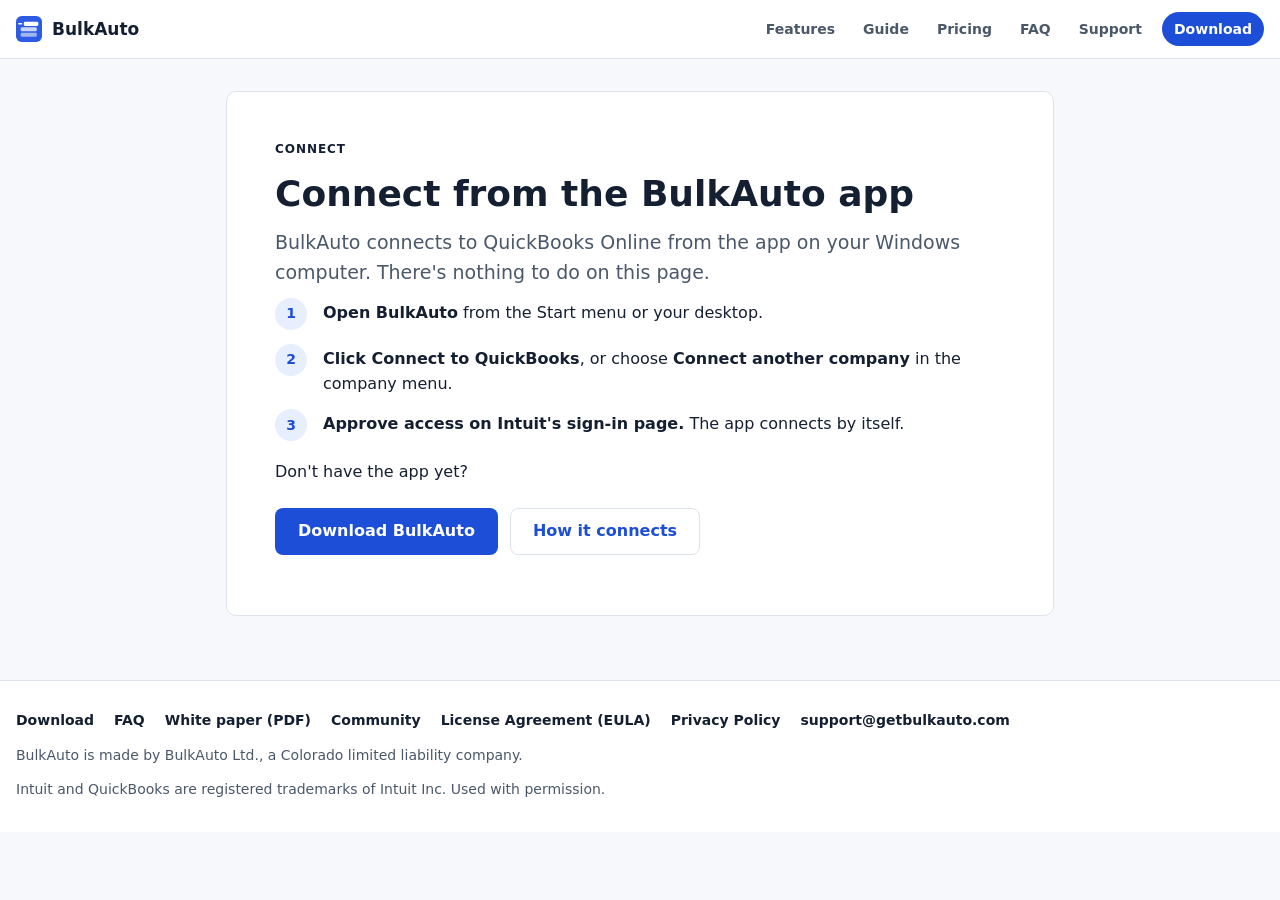
==== connect/index.html @ 3f7957f1 "White paper for accounting firms: download card under the walkthrough, footer link on every page Co-" ====
<!doctype html>
<html lang="en">
<head>
<meta charset="utf-8">
<meta name="viewport" content="width=device-width, initial-scale=1, viewport-fit=cover">
<meta name="referrer" content="no-referrer">
<title>Connect BulkAuto to QuickBooks</title>
<meta name="description" content="BulkAuto connects to QuickBooks Online from the app on your Windows computer. How to connect, and where to download it.">
<meta name="color-scheme" content="light dark">
<link rel="icon" href="/favicon.ico" sizes="48x48">
<link rel="icon" href="/favicon.svg" type="image/svg+xml">
<link rel="icon" href="/favicon-96.png" type="image/png" sizes="96x96">
<link rel="apple-touch-icon" href="/apple-touch-icon.png">
<link rel="stylesheet" href="../style.css">
</head>
<body>
<a class="skip" href="#main">Skip to content</a>
<header class="masthead">
  <div class="masthead-inner">
    <a class="product" href="../"><svg width="26" height="26" viewBox="0 0 100 100" aria-hidden="true"><rect width="100" height="100" rx="22" fill="#2d5be3"></rect><rect x="18" y="64" width="62" height="16" rx="5" fill="#9fb6f3"></rect><rect x="18" y="43" width="62" height="16" rx="5" fill="#c9d6fa"></rect><rect x="30" y="22" width="56" height="16" rx="5" fill="#ffffff"></rect><rect x="8" y="27" width="16" height="6" rx="3" fill="#ffffff"></rect></svg> BulkAuto</a>
    <nav class="doc-nav" aria-label="Site">
      <a href="../#features">Features</a>
      <a href="../#getting-started">Guide</a>
      <a href="../#pricing">Pricing</a>
      <a href="../faq/">FAQ</a>
      <a href="../#support">Support</a>
      <a class="nav-cta" href="../download/">Download</a>
    </nav>
  </div>
</header>

<div class="page single">
  <main class="docs" id="main">
    <article class="doc" aria-labelledby="connect-title">
      <p class="eyebrow">Connect</p>
      <h1 id="connect-title">Connect from the BulkAuto app</h1>
      <p class="lead">BulkAuto connects to QuickBooks Online from the app on your Windows computer. There's nothing to
        do on this page.</p>
      <ol class="steps">
        <li><b>Open BulkAuto</b> from the Start menu or your desktop.</li>
        <li><b>Click Connect to QuickBooks</b>, or choose <b>Connect another company</b> in the company menu.</li>
        <li><b>Approve access on Intuit's sign-in page.</b> The app connects by itself.</li>
      </ol>
      <p>Don't have the app yet?</p>
      <div class="actions">
        <a class="button" href="../download/">Download BulkAuto</a>
        <a class="button secondary" href="../#how-it-connects">How it connects</a>
      </div>
    </article>
  </main>
</div>

<footer class="site-footer">
  <div class="wrap">
    <ul class="footer-links">
      <li><a href="../download/">Download</a></li>
      <li><a href="../faq/">FAQ</a></li>
      <li><a href="../media/BulkAuto-White-Paper.pdf" download>White paper (PDF)</a></li>
      <li><a href="https://github.com/logcnoble-netizen/bulkauto-community/discussions" target="_blank" rel="noopener">Community</a></li>
      <li><a href="../eula/">License Agreement (EULA)</a></li>
      <li><a href="../privacy/">Privacy Policy</a></li>
      <li><a href="mailto:support@getbulkauto.com">support@getbulkauto.com</a></li>
    </ul>
    <p>BulkAuto is made by BulkAuto Ltd., a Colorado limited liability company.</p>
    <p>Intuit and QuickBooks are registered trademarks of Intuit Inc. Used with permission.</p>
  </div>
</footer>
</body>
</html>
---- style.css ----
/* BulkAuto site. Plain CSS, system fonts only: nothing is loaded from another site. */
:root {
  --paper: #f6f8fb;
  --sheet: #ffffff;
  --ink: #142032;
  --ink-soft: #4a5869;
  --rule: #dce3ec;
  --accent: #1d4ed8;
  --accent-ink: #ffffff;
  --accent-soft: #e7eefd;
  --note: #f1f5fa;
  --good: #15803d;
  --good-soft: #e5f5ea;
  --font-body: system-ui, -apple-system, "Segoe UI", Roboto, "Helvetica Neue", Arial, sans-serif;
  --font-display: var(--font-body);
  --font-mono: ui-monospace, "Cascadia Mono", Consolas, "SF Mono", Menlo, monospace;
  --step--1: 0.875rem;
  --step-0: 1rem;
  --step-1: 1.1875rem;
  --step-2: 1.5rem;
  --step-3: clamp(1.75rem, 1.2rem + 2.2vw, 2.25rem);
  --step-4: clamp(2rem, 1.3rem + 3.2vw, 3rem);
  --wrap: 1280px;
  --gutter: max(16px, env(safe-area-inset-left, 0px));
  --gutter-r: max(16px, env(safe-area-inset-right, 0px));
  color-scheme: light;
}
@media (prefers-color-scheme: dark) {
  :root:not([data-theme="light"]) {
    --paper: #0e131a;
    --sheet: #151c26;
    --ink: #e6ebf2;
    --ink-soft: #a6b2c2;
    --rule: #2a3545;
    --accent: #84a8ff;
    --accent-ink: #0e131a;
    --accent-soft: #1c2a47;
    --note: #1a2230;
    --good: #6fd08f;
    --good-soft: #17301f;
    color-scheme: dark;
  }
}
:root[data-theme="dark"] {
  --paper: #0e131a;
  --sheet: #151c26;
  --ink: #e6ebf2;
  --ink-soft: #a6b2c2;
  --rule: #2a3545;
  --accent: #84a8ff;
  --accent-ink: #0e131a;
  --accent-soft: #1c2a47;
  --note: #1a2230;
  --good: #6fd08f;
  --good-soft: #17301f;
  color-scheme: dark;
}

* { box-sizing: border-box; }
html { scroll-behavior: smooth; scroll-padding-top: 84px; -webkit-text-size-adjust: 100%; }
@media (prefers-reduced-motion: reduce) { html { scroll-behavior: auto; } }
body {
  margin: 0;
  background: var(--paper);
  color: var(--ink);
  font-family: var(--font-body);
  font-size: var(--step-0);
  line-height: 1.6;
  overflow-wrap: break-word;
}
img, svg { max-width: 100%; }
a { color: var(--accent); text-underline-offset: 2px; }
a:focus-visible, button:focus-visible { outline: 2px solid var(--accent); outline-offset: 2px; border-radius: 4px; }
h1, h2, h3 { font-family: var(--font-display); line-height: 1.2; text-wrap: balance; }
code { font-family: var(--font-mono); font-size: 0.875em; background: var(--note); border: 1px solid var(--rule); border-radius: 4px; padding: 0.05em 0.35em; overflow-wrap: anywhere; }
kbd { font-family: var(--font-mono); font-size: 0.85em; border: 1px solid var(--rule); border-bottom-width: 2px; border-radius: 4px; padding: 0 0.35em; background: var(--sheet); }
.skip { position: absolute; left: -9999px; top: 8px; z-index: 10; background: var(--sheet); padding: 8px 12px; border-radius: 6px; }
.skip:focus { left: 8px; }

/* ----- Header ----- */
.masthead {
  position: sticky;
  top: 0;
  z-index: 5;
  background: var(--sheet);
  border-bottom: 1px solid var(--rule);
}
.masthead-inner {
  max-width: var(--wrap);
  margin: 0 auto;
  padding: 12px var(--gutter-r) 12px var(--gutter);
  display: flex;
  align-items: center;
  gap: 8px 16px;
  flex-wrap: wrap;
}
.product { display: inline-flex; align-items: center; gap: 10px; font-weight: 700; font-size: 1.0625rem; color: inherit; text-decoration: none; }
.product svg { flex: none; }
.doc-nav { display: flex; flex-wrap: wrap; align-items: center; gap: 4px; margin-left: auto; }
.doc-nav a {
  text-decoration: none;
  color: var(--ink-soft);
  font-weight: 600;
  font-size: var(--step--1);
  padding: 6px 12px;
  border-radius: 999px;
}
.doc-nav a:hover { color: var(--ink); background: var(--note); }
.doc-nav a.current { color: var(--accent); background: var(--accent-soft); }
.doc-nav a.nav-cta { background: var(--accent); color: var(--accent-ink); margin-left: 4px; }
.doc-nav a.nav-cta:hover { filter: brightness(1.08); }
.doc-nav a.nav-cta.current { box-shadow: inset 0 0 0 2px var(--accent-soft); }

/* ----- Buttons ----- */
.button {
  display: inline-flex;
  align-items: center;
  gap: 10px;
  background: var(--accent);
  color: var(--accent-ink);
  font-weight: 650;
  text-decoration: none;
  padding: 12px 22px;
  border-radius: 8px;
  border: 1px solid transparent;
  line-height: 1.3;
}
.button:hover { filter: brightness(1.08); }
.button svg { flex: none; }
.button.secondary { background: transparent; color: var(--accent); border-color: var(--rule); }
.button.secondary:hover { background: var(--accent-soft); filter: none; }
.actions { display: flex; flex-wrap: wrap; align-items: center; gap: 12px; margin: 24px 0 12px; }
.hint-inline { color: var(--ink-soft); font-size: var(--step--1); }

/* ----- Home: sections ----- */
.wrap { max-width: var(--wrap); margin: 0 auto; padding-left: var(--gutter); padding-right: var(--gutter-r); }
.section { padding: 56px 0; border-top: 1px solid var(--rule); }
.section.alt { background: var(--sheet); }
.section h2 { font-size: var(--step-3); margin: 0 0 10px; }
.section .lead { color: var(--ink-soft); font-size: var(--step-1); max-width: 62ch; margin: 0 0 28px; }
.eyebrow { font-size: 0.75rem; font-weight: 700; letter-spacing: 0.08em; text-transform: uppercase; color: var(--accent); margin: 0 0 8px; }

.hero { padding: 56px 0 48px; }
.hero-grid { display: grid; grid-template-columns: minmax(0, 1.1fr) minmax(0, 0.9fr); gap: 48px; align-items: center; }
/* The hero is wider than the page and gives most of it to the demo carousel, so the clips are easy to follow. */
.hero .wrap.hero-grid { grid-template-columns: minmax(0, 0.8fr) minmax(0, 1.2fr); gap: 40px; }
.hero-grid h1 { font-size: clamp(2rem, 1.1rem + 1.5vw, 2.75rem); }
.hero h1 { font-size: var(--step-4); margin: 0 0 16px; letter-spacing: -0.01em; }
.hero .lead { font-size: var(--step-1); color: var(--ink-soft); max-width: 56ch; margin: 0; }
.hero .facts { list-style: none; padding: 0; margin: 20px 0 0; display: flex; flex-wrap: wrap; gap: 8px 20px; color: var(--ink-soft); font-size: var(--step--1); }
.hero .facts li { display: flex; align-items: center; gap: 6px; }
.hero .facts li::before { content: ""; width: 6px; height: 6px; border-radius: 50%; background: var(--good); flex: none; }

/* The illustration: an abstract app window with a preview list. Decorative only. */
.mock { background: var(--sheet); border: 1px solid var(--rule); border-radius: 12px; box-shadow: 0 18px 40px -24px rgba(20, 32, 50, 0.35); overflow: hidden; }
.mock-bar { display: flex; gap: 6px; padding: 10px 14px; border-bottom: 1px solid var(--rule); background: var(--note); }
.mock-bar span { width: 10px; height: 10px; border-radius: 50%; background: var(--rule); }
.mock-body { padding: 18px; display: grid; gap: 10px; }
.mock-title { height: 12px; width: 46%; border-radius: 6px; background: var(--ink-soft); opacity: 0.55; }
.mock-sub { height: 8px; width: 70%; border-radius: 6px; background: var(--rule); margin-bottom: 6px; }
.mock-row { display: grid; grid-template-columns: 16px 1fr 56px; gap: 12px; align-items: center; padding: 8px 10px; border: 1px solid var(--rule); border-radius: 8px; }
.mock-row i { width: 16px; height: 16px; border-radius: 4px; border: 2px solid var(--accent); background: var(--accent); position: relative; }
.mock-row i::after { content: ""; position: absolute; left: 3px; top: 0; width: 5px; height: 9px; border: solid var(--accent-ink); border-width: 0 2px 2px 0; transform: rotate(45deg); }
.mock-row.off i { background: transparent; }
.mock-row.off i::after { display: none; }
.mock-row b { height: 8px; border-radius: 6px; background: var(--rule); }
.mock-row em { height: 8px; border-radius: 6px; background: var(--rule); }
.mock-foot { display: flex; justify-content: flex-end; gap: 8px; margin-top: 6px; }
.mock-foot span { height: 28px; width: 84px; border-radius: 6px; border: 1px solid var(--rule); }
.mock-foot span.go { background: var(--accent); border-color: var(--accent); }
.flow { list-style: none; margin: 16px 0 0; padding: 0; display: flex; flex-wrap: wrap; gap: 8px; justify-content: center; }
.flow li { font-size: var(--step--1); font-weight: 600; color: var(--ink); background: var(--sheet); border: 1px solid var(--rule); border-radius: 999px; padding: 4px 12px; }
.flow li + li::before { content: "\2192"; color: var(--ink-soft); margin-right: 8px; }

/* Feature cards */
.grid { display: grid; gap: 16px; grid-template-columns: repeat(auto-fit, minmax(min(250px, 100%), 1fr)); }
.feature { background: var(--sheet); border: 1px solid var(--rule); border-radius: 10px; padding: 20px 22px; }
.section.alt .feature { background: var(--paper); }
.feature h3 { font-size: var(--step-1); margin: 0 0 6px; display: flex; align-items: center; gap: 10px; }
.feature h3 svg { flex: none; color: var(--accent); }
.feature p { margin: 0; color: var(--ink-soft); }

/* Numbered steps */
.steps { list-style: none; counter-reset: step; margin: 0; padding: 0; display: grid; gap: 14px; max-width: 72ch; }
.steps > li { counter-increment: step; position: relative; padding-left: 48px; min-height: 32px; }
.steps > li::before {
  content: counter(step);
  position: absolute; left: 0; top: -2px;
  width: 32px; height: 32px; border-radius: 50%;
  display: grid; place-items: center;
  font-weight: 700; font-size: var(--step--1);
  color: var(--accent); background: var(--accent-soft);
}
.steps b { color: var(--ink); }
.steps p { margin: 2px 0 0; color: var(--ink-soft); }

.two-col { display: grid; grid-template-columns: repeat(2, minmax(0, 1fr)); gap: 40px; align-items: start; }
.checks { list-style: none; margin: 0; padding: 0; display: grid; gap: 12px; }
.checks li { position: relative; padding-left: 30px; }
.checks li::before {
  content: ""; position: absolute; left: 0; top: 4px; width: 18px; height: 18px; border-radius: 50%; background: var(--good-soft);
}
.checks li::after {
  content: ""; position: absolute; left: 6px; top: 7px; width: 5px; height: 9px; border: solid var(--good); border-width: 0 2px 2px 0; transform: rotate(45deg);
}
.checks b { color: var(--ink); }
.panel { background: var(--sheet); border: 1px solid var(--rule); border-radius: 10px; padding: 22px 24px; }
.section.alt .panel { background: var(--paper); }
.panel h3 { margin: 0 0 8px; font-size: var(--step-1); }
.panel p { margin: 0 0 10px; }
.panel p:last-child { margin-bottom: 0; }
.panel ul { margin: 0 0 10px; padding-left: 1.2em; }
.muted { color: var(--ink-soft); }
.note { color: var(--ink-soft); font-size: 0.9em; margin-top: 0; }
.c2qb-link { display: inline-block; line-height: 0; border-radius: 4px; }
.c2qb-link img { display: block; }
.c2qb-link .c2qb-hover, .c2qb-link:hover .c2qb-base { display: none; }
.c2qb-link:hover .c2qb-hover { display: block; }
dl.specs { margin: 0; display: grid; grid-template-columns: max-content minmax(0, 1fr); gap: 8px 20px; }
dl.specs dt { font-weight: 650; }
dl.specs dd { margin: 0; color: var(--ink-soft); }

/* ----- Single pages (download, launch, connect, disconnect) and the legal documents ----- */
.page {
  max-width: var(--wrap);
  margin: 0 auto;
  padding: 32px var(--gutter-r) 64px var(--gutter);
  display: grid;
  grid-template-columns: 240px minmax(0, 1fr);
  gap: 48px;
  align-items: start;
}
.page.single { grid-template-columns: minmax(0, 1fr); max-width: 860px; }
.rail { position: sticky; top: 84px; font-size: var(--step--1); display: grid; gap: 20px; }
.rail h2 { font-family: var(--font-body); font-size: 0.75rem; text-transform: uppercase; letter-spacing: 0.08em; color: var(--ink-soft); margin: 0 0 6px; }
.rail ol { list-style: none; margin: 0; padding: 0; display: grid; gap: 2px; }
.rail a { display: block; color: var(--ink-soft); text-decoration: none; padding: 3px 0 3px 10px; border-left: 2px solid var(--rule); line-height: 1.35; }
.rail a:hover { color: var(--ink); border-left-color: var(--accent); }

.docs { min-width: 0; display: grid; gap: 32px; }
.docs > * { min-width: 0; }
.doc { background: var(--sheet); border: 1px solid var(--rule); border-radius: 10px; padding: clamp(20px, 4vw, 48px); }
.doc > * { max-width: 68ch; }
.doc h1 { font-size: var(--step-3); margin: 0 0 12px; font-weight: 700; }
.doc h2 { font-size: var(--step-1); margin: 32px 0 8px; font-weight: 700; display: flex; gap: 10px; align-items: baseline; }
.doc h2 .n { font-family: var(--font-mono); font-size: 0.8em; font-weight: 500; color: var(--accent); min-width: 2.2em; }
.doc h3 { font-size: var(--step-0); margin: 20px 0 4px; font-weight: 700; }
.doc p, .doc li { color: var(--ink); }
.doc p { margin: 0 0 12px; }
.doc ul, .doc ol { margin: 0 0 12px; padding-left: 1.3em; display: grid; gap: 6px; }
.doc .steps { padding-left: 0; gap: 14px; margin: 8px 0 16px; }
.doc .lead { font-size: var(--step-1); color: var(--ink-soft); }
.doc p.hint { color: var(--ink-soft); font-size: var(--step--1); margin: 0 0 16px; }
.meta { display: flex; flex-wrap: wrap; gap: 6px 20px; color: var(--ink-soft); font-size: var(--step--1); margin: 0 0 24px; padding-bottom: 20px; border-bottom: 1px solid var(--rule); max-width: none; }
.meta b { color: var(--ink); font-weight: 600; }
.caps { text-transform: uppercase; font-size: 0.9375em; letter-spacing: 0.01em; }
.status { display: inline-flex; align-items: center; gap: 8px; font-size: var(--step--1); font-weight: 650; padding: 4px 12px; border-radius: 999px; background: var(--note); color: var(--ink-soft); margin: 0 0 14px; }
.status::before { content: ""; width: 8px; height: 8px; border-radius: 50%; background: currentColor; }
.status.good { background: var(--good-soft); color: var(--good); }

.summary {
  background: var(--note);
  border: 1px solid var(--rule);
  border-radius: 8px;
  padding: 16px 20px;
  margin: 0 0 12px;
}
.summary h2 { margin: 0 0 8px; font-size: var(--step-0); font-family: var(--font-body); }
.summary ul { margin: 0; }

.table-wrap { overflow-x: auto; margin: 8px 0 16px; max-width: 68ch; }
table { border-collapse: collapse; width: 100%; font-size: var(--step--1); }
th, td { text-align: left; vertical-align: top; padding: 8px 10px; border-bottom: 1px solid var(--rule); }
th { font-weight: 700; color: var(--ink-soft); font-size: 0.75rem; text-transform: uppercase; letter-spacing: 0.06em; }

.contact { display: flex; flex-wrap: wrap; align-items: center; gap: 10px; }
.email { font-family: var(--font-mono); font-size: 0.9375rem; background: var(--note); border: 1px solid var(--rule); border-radius: 6px; padding: 4px 10px; user-select: all; overflow-wrap: anywhere; }
.copy {
  font: inherit;
  font-size: var(--step--1);
  font-weight: 600;
  color: var(--accent);
  background: transparent;
  border: 1px solid var(--rule);
  border-radius: 6px;
  padding: 4px 10px;
  cursor: pointer;
}
.copy:hover { background: var(--accent-soft); }

/* ----- Footer ----- */
.site-footer { border-top: 1px solid var(--rule); background: var(--sheet); color: var(--ink-soft); font-size: var(--step--1); }
.site-footer .wrap { padding-top: 28px; padding-bottom: 32px; display: grid; gap: 12px; }
.footer-links { display: flex; flex-wrap: wrap; gap: 6px 20px; margin: 0; padding: 0; list-style: none; }
.footer-links a { color: var(--ink); font-weight: 600; text-decoration: none; }
.footer-links a:hover { color: var(--accent); text-decoration: underline; }
.site-footer p { margin: 0; max-width: 80ch; }
/* Older pages' footnote, kept for anything that still uses it. */
.footer { color: var(--ink-soft); font-size: var(--step--1); max-width: 68ch; }

/* ----- Narrow screens ----- */
@media (max-width: 1100px) {
  .hero .wrap.hero-grid { grid-template-columns: minmax(0, 1fr); gap: 32px; max-width: 920px; }
}
@media (max-width: 900px) {
  .hero-grid { grid-template-columns: minmax(0, 1fr); gap: 32px; }
  .two-col { grid-template-columns: minmax(0, 1fr); gap: 24px; }
  .page { grid-template-columns: minmax(0, 1fr); gap: 24px; padding-top: 20px; padding-bottom: 48px; }
  .rail { position: static; grid-template-columns: 1fr 1fr; }
}
@media (max-width: 640px) {
  .masthead { position: static; }
  html { scroll-padding-top: 12px; }
  .doc-nav { margin-left: -8px; width: calc(100% + 8px); gap: 0; }
  .doc-nav a { padding: 6px 8px; }
  .hero { padding: 32px 0 36px; }
  .section { padding: 40px 0; }
  .rail { grid-template-columns: 1fr; }
  dl.specs { grid-template-columns: minmax(0, 1fr); gap: 2px; }
  dl.specs dd { margin-bottom: 10px; }
}

/* The demo carousel in the hero: recorded flows of the app, with tabs to pick one. */
.demo-carousel { display: flex; flex-direction: column; gap: 12px; }
.demo-tabs { display: flex; flex-wrap: wrap; gap: 5px; }
.demo-tabs [role=tab] { font: inherit; font-size: var(--step--1); font-weight: 600; color: var(--ink-soft); background: var(--sheet);
  border: 1px solid var(--rule); border-radius: 999px; padding: 5px 12px; cursor: pointer; white-space: nowrap; }
.demo-tabs [role=tab]:hover { color: var(--ink); border-color: var(--ink-soft); }
.demo-tabs [role=tab][aria-selected=true] { color: #fff; background: var(--accent); border-color: var(--accent); }
.demo-tabs [role=tab]:focus-visible { outline: 3px solid var(--accent); outline-offset: 2px; }
.demo-frame { margin: 0; border: 1px solid var(--rule); border-radius: 12px; overflow: hidden; background: var(--sheet);
  box-shadow: 0 1px 2px rgba(15, 23, 42, .06), 0 18px 40px -20px rgba(15, 23, 42, .35); }
.demo-frame video { display: block; width: 100%; height: auto; aspect-ratio: 16 / 10; background: #f3f5f9; }
.demo-progress { height: 3px; background: var(--rule); }
.demo-progress span { display: block; height: 100%; background: var(--accent); transform: scaleX(0); transform-origin: left; transition: transform .25s linear; }
.demo-frame.still .demo-progress { display: none; }
.demo-frame figcaption { padding: 10px 14px; font-size: var(--step--1); color: var(--ink-soft); min-height: 3.6em; }
.demo-frame figcaption b { color: var(--ink); }

/* Pricing (information only: plans are chosen and paid for in the app). */
.price-grid { display: grid; grid-template-columns: repeat(auto-fit, minmax(min(100%, 260px), 1fr)); gap: 20px; }
.price-card { background: var(--sheet); border: 1px solid var(--rule); border-radius: 12px; padding: 22px 24px; display: flex; flex-direction: column; gap: 6px; }
.price-card.featured { border-color: var(--accent); box-shadow: 0 0 0 1px var(--accent); }
.price-card h3 { margin: 0; font-size: var(--step-1); }
.price { margin: 4px 0 0; color: var(--ink-soft); }
.price b { font-size: 2rem; color: var(--ink); letter-spacing: -0.01em; margin-right: 4px; }
.price-alt { margin: 0; color: var(--ink-soft); font-size: var(--step--1); }
.price-list { list-style: none; margin: 12px 0 0; padding: 0; display: grid; gap: 8px; }
.price-list li { display: flex; gap: 8px; align-items: flex-start; }
.price-list svg { flex: none; margin-top: 4px; color: var(--good); }
.price-notes { color: var(--ink-soft); font-size: var(--step--1); max-width: 80ch; margin: 18px 0 28px; }

/* Support: troubleshooting, one question per expandable row. */
.faq-title { margin: 32px 0 12px; font-size: var(--step-1); }
.faq { display: grid; gap: 10px; max-width: 80ch; }
.faq details { background: var(--paper); border: 1px solid var(--rule); border-radius: 10px; padding: 0 18px; }
.section.alt .faq details { background: var(--paper); }
.faq summary { cursor: pointer; font-weight: 600; padding: 14px 0; list-style-position: outside; }
.faq summary:focus-visible { outline: 3px solid var(--accent); outline-offset: 2px; border-radius: 6px; }
.faq details[open] summary { border-bottom: 1px solid var(--rule); }
.faq details > p, .faq details > ol { color: var(--ink-soft); margin: 12px 0; }
.faq details > ol { padding-left: 22px; display: grid; gap: 6px; }


/* FAQ page: the community board box, and room between the question groups */
.community-card { background: var(--accent-soft); border: 1px solid var(--rule); border-radius: 14px; padding: 20px 22px; margin: 12px 0 40px; }
.community-card h2 { margin-top: 0; }
.community-card .actions { margin: 14px 0 12px; flex-wrap: wrap; }
.doc .faq { margin-bottom: 12px; }
/* Six menu links on a phone: a little tighter, so Download stays on the first line */
@media (max-width: 420px) {
  .doc-nav a { padding: 6px 5px; font-size: 13px; }
  .doc-nav a.nav-cta { margin-left: 2px; padding: 6px 10px; }
}

/* Walkthrough: the narrated video, full width of the content column */
.walkthrough { margin: 0; max-width: 1120px; }
.walkthrough video { display: block; width: 100%; height: auto; aspect-ratio: 16 / 9; border-radius: 14px; background: #14236e;
  border: 1px solid var(--rule); box-shadow: 0 24px 60px rgba(20, 35, 110, .18), 0 4px 14px rgba(20, 35, 110, .1); }
.walkthrough figcaption { margin-top: 12px; font-size: var(--step--1); color: var(--ink-soft); }
/* The white paper download, under the walkthrough */
.paper-cta { display: flex; align-items: center; gap: 18px; max-width: 1120px; margin-top: 28px; padding: 18px 22px;
  border: 1px solid var(--rule); border-radius: 14px; background: var(--accent-soft); }
.paper-cta .paper-icon { flex: none; color: var(--accent); }
.paper-cta .paper-text { flex: 1; }
.paper-cta h3 { margin: 0 0 4px; }
.paper-cta p { margin: 0; color: var(--ink-soft); font-size: var(--step--1); }
.paper-cta .button { flex: none; white-space: nowrap; }
@media (max-width: 640px) { .paper-cta { flex-direction: column; align-items: flex-start; } }
.button svg + * , .button svg { vertical-align: middle; }
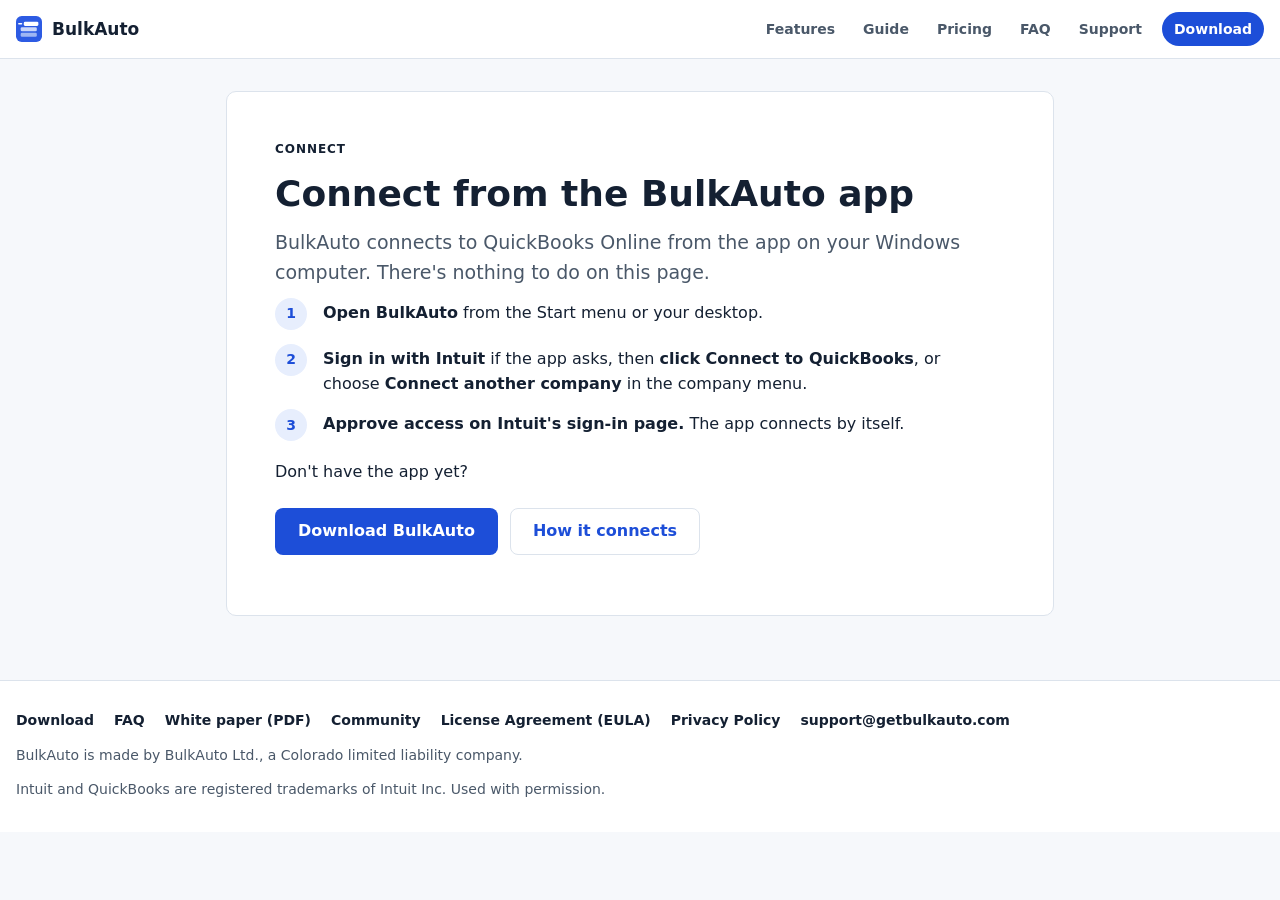
==== commit 50f0f5b2: "Sign in with Intuit; no Connect to QuickBooks image on the website (Intuit review) - Disconnect page" ====
--- a/connect/index.html
+++ b/connect/index.html
@@ -38,7 +38,7 @@
         do on this page.</p>
       <ol class="steps">
         <li><b>Open BulkAuto</b> from the Start menu or your desktop.</li>
-        <li><b>Click Connect to QuickBooks</b>, or choose <b>Connect another company</b> in the company menu.</li>
+        <li><b>Sign in with Intuit</b> if the app asks, then <b>click Connect to QuickBooks</b>, or choose <b>Connect another company</b> in the company menu.</li>
         <li><b>Approve access on Intuit's sign-in page.</b> The app connects by itself.</li>
       </ol>
       <p>Don't have the app yet?</p>
--- a/style.css
+++ b/style.css
@@ -212,10 +212,6 @@
 .panel ul { margin: 0 0 10px; padding-left: 1.2em; }
 .muted { color: var(--ink-soft); }
 .note { color: var(--ink-soft); font-size: 0.9em; margin-top: 0; }
-.c2qb-link { display: inline-block; line-height: 0; border-radius: 4px; }
-.c2qb-link img { display: block; }
-.c2qb-link .c2qb-hover, .c2qb-link:hover .c2qb-base { display: none; }
-.c2qb-link:hover .c2qb-hover { display: block; }
 dl.specs { margin: 0; display: grid; grid-template-columns: max-content minmax(0, 1fr); gap: 8px 20px; }
 dl.specs dt { font-weight: 650; }
 dl.specs dd { margin: 0; color: var(--ink-soft); }
